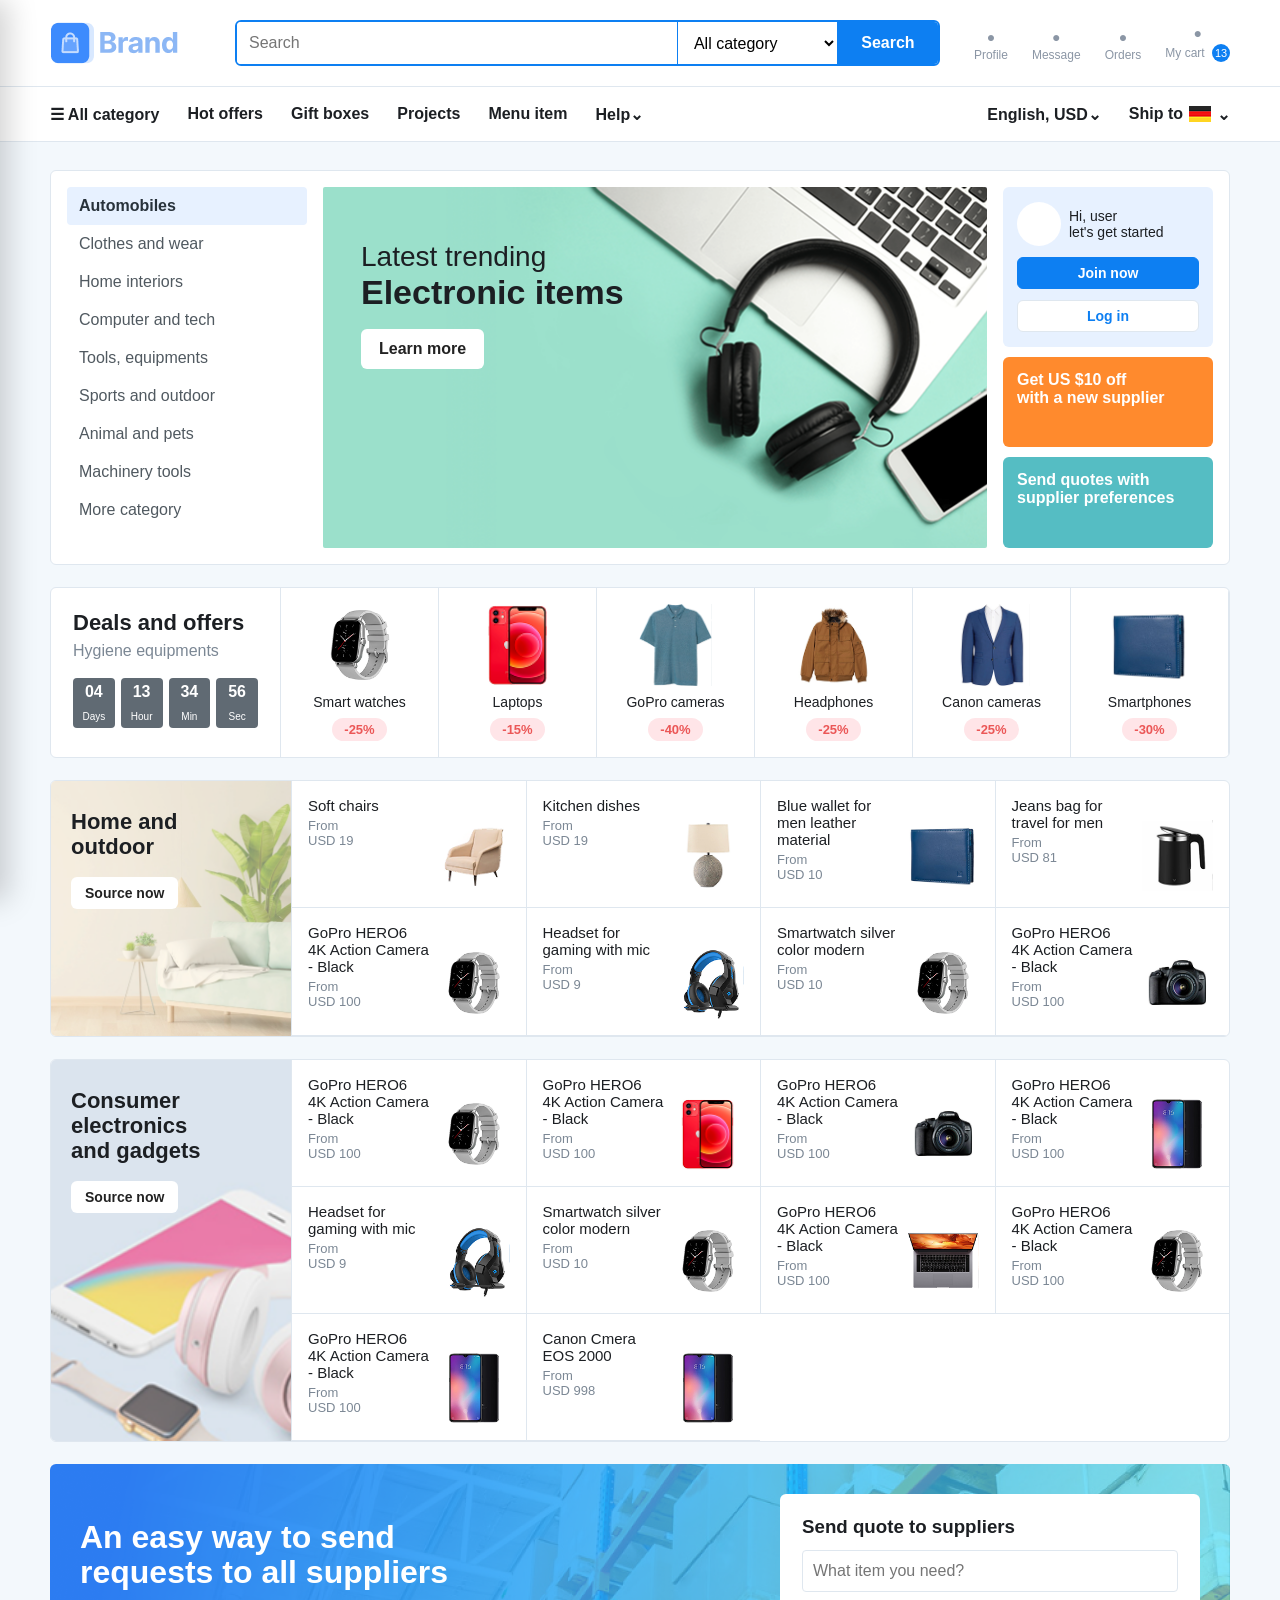
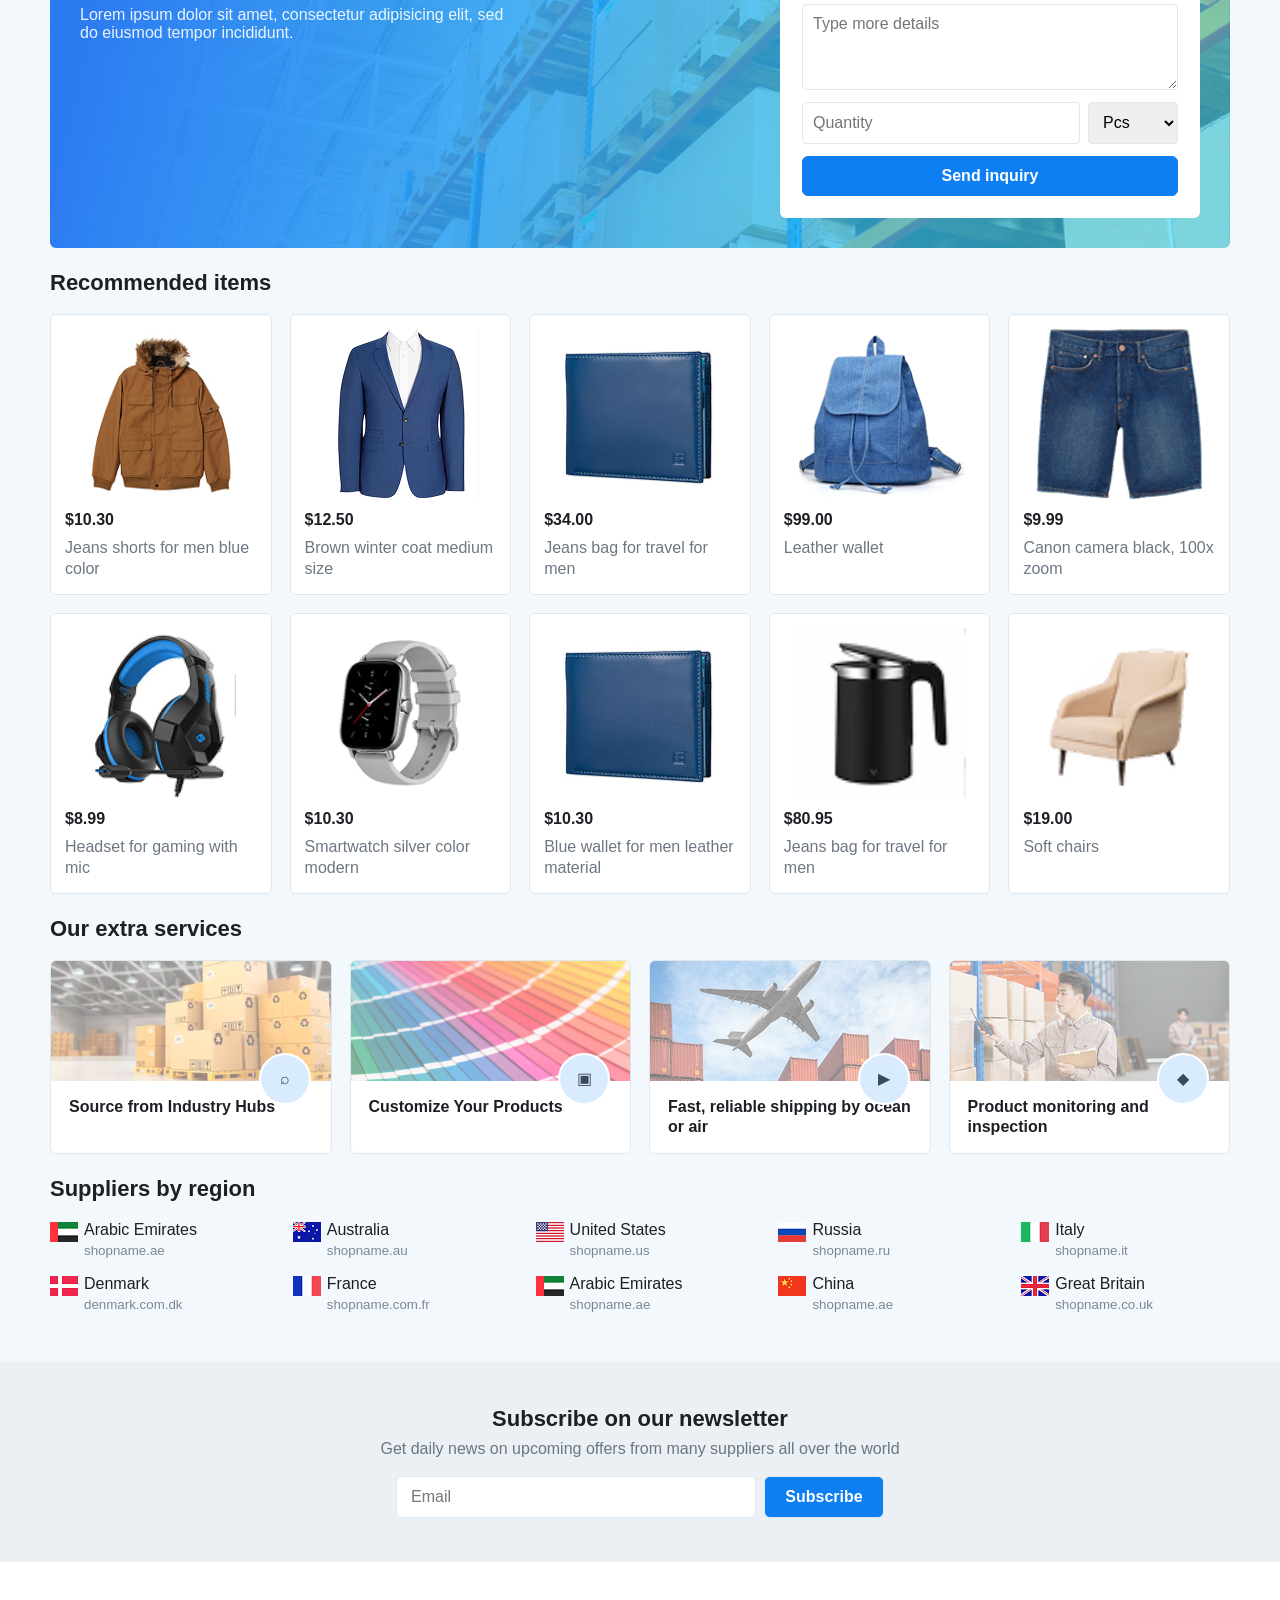
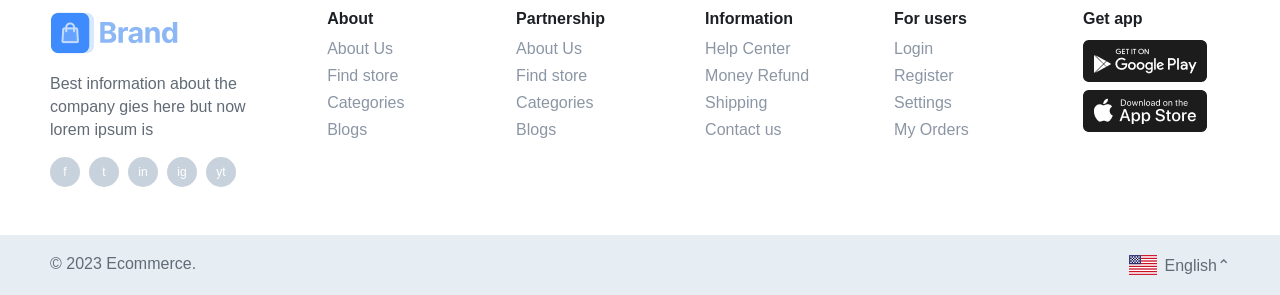
==== index.html @ 74297bb6 "Here is mobile view of my e-commerce website." ====
<!DOCTYPE html>
<html lang="en">
<head>
  <meta charset="UTF-8" />
  <meta name="viewport" content="width=device-width, initial-scale=1.0" />
  <title>Brand Ecommerce - Home</title>
  <link rel="stylesheet" href="css/style.css" />
</head>
<body>
  <div id="site-header"></div>

  <main class="page home-page">
    <section class="hero-shell container">
      <aside class="category-menu">
        <a class="active" href="grid-view.html">Automobiles</a>
        <a href="grid-view.html">Clothes and wear</a>
        <a href="grid-view.html">Home interiors</a>
        <a href="grid-view.html">Computer and tech</a>
        <a href="grid-view.html">Tools, equipments</a>
        <a href="grid-view.html">Sports and outdoor</a>
        <a href="grid-view.html">Animal and pets</a>
        <a href="grid-view.html">Machinery tools</a>
        <a href="grid-view.html">More category</a>
      </aside>

      <section class="main-hero">
        <img src="assets/images/banners/hero-electronics.png" alt="Latest electronic items" />
        <div class="hero-copy">
          <p>Latest trending</p>
          <h1>Electronic items</h1>
          <a class="btn light" href="grid-view.html">Learn more</a>
        </div>
      </section>

      <aside class="hero-user">
        <div class="welcome-box">
          <div class="avatar"></div>
          <p>Hi, user<br />let's get started</p>
          <a class="btn primary small" href="grid-view.html">Join now</a>
          <a class="btn ghost small" href="cart.html">Log in</a>
        </div>
        <div class="promo orange">Get US $10 off<br />with a new supplier</div>
        <div class="promo teal">Send quotes with<br />supplier preferences</div>
      </aside>
    </section>

    <section class="container deals-panel">
      <div class="deal-title">
        <h2>Deals and offers</h2>
        <p>Hygiene equipments</p>
        <div class="countdown">
          <span>04<small>Days</small></span>
          <span>13<small>Hour</small></span>
          <span>34<small>Min</small></span>
          <span>56<small>Sec</small></span>
        </div>
      </div>
      <div id="deals-row" class="deals-row"></div>
    </section>

    <section class="container category-strip home-outdoor">
      <div class="strip-banner">
        <img src="assets/images/banners/home-outdoor.png" alt="Home and outdoor" />
        <div>
          <h2>Home and outdoor</h2>
          <a class="btn light small" href="grid-view.html">Source now</a>
        </div>
      </div>
      <div id="home-items" class="strip-grid"></div>
    </section>

    <section class="container category-strip gadgets">
      <div class="strip-banner">
        <img src="assets/images/banners/gadgets.png" alt="Consumer electronics" />
        <div>
          <h2>Consumer electronics and gadgets</h2>
          <a class="btn light small" href="grid-view.html">Source now</a>
        </div>
      </div>
      <div id="gadget-items" class="strip-grid"></div>
    </section>

    <section class="container inquiry-banner">
      <img src="assets/images/banners/request.png" alt="Send request to suppliers" />
      <div class="inquiry-copy">
        <h2>An easy way to send requests to all suppliers</h2>
        <p>Lorem ipsum dolor sit amet, consectetur adipisicing elit, sed do eiusmod tempor incididunt.</p>
      </div>
      <form class="quote-form">
        <h3>Send quote to suppliers</h3>
        <input type="text" placeholder="What item you need?" />
        <textarea placeholder="Type more details"></textarea>
        <div class="form-row">
          <input type="number" placeholder="Quantity" />
          <select><option>Pcs</option><option>Kg</option></select>
        </div>
        <button class="btn primary" type="button">Send inquiry</button>
      </form>
    </section>

    <section class="container section-block">
      <h2>Recommended items</h2>
      <div id="recommended-grid" class="recommended-grid"></div>
    </section>

    <section class="container section-block">
      <h2>Our extra services</h2>
      <div class="services-grid">
        <article>
          <img src="assets/images/banners/service-hub.png" alt="Source from industry hubs" />
          <span class="round-icon">⌕</span>
          <h3>Source from Industry Hubs</h3>
        </article>
        <article>
          <img src="assets/images/banners/service-custom.png" alt="Customize your products" />
          <span class="round-icon">▣</span>
          <h3>Customize Your Products</h3>
        </article>
        <article>
          <img src="assets/images/banners/service-shipping.png" alt="Fast reliable shipping" />
          <span class="round-icon">▶</span>
          <h3>Fast, reliable shipping by ocean or air</h3>
        </article>
        <article>
          <img src="assets/images/banners/service-monitor.png" alt="Product monitoring" />
          <span class="round-icon">◆</span>
          <h3>Product monitoring and inspection</h3>
        </article>
      </div>
    </section>

    <section class="container section-block region-block">
      <h2>Suppliers by region</h2>
      <div class="region-grid">
        <span><img src="assets/images/flags/AE@2x.png" alt="" />Arabic Emirates<br /><small>shopname.ae</small></span>
        <span><img src="assets/images/flags/icon.png" alt="" />Australia<br /><small>shopname.au</small></span>
        <span><img src="assets/images/flags/US@2x.png" alt="" />United States<br /><small>shopname.us</small></span>
        <span><img src="assets/images/flags/RU@2x.png" alt="" />Russia<br /><small>shopname.ru</small></span>
        <span><img src="assets/images/flags/IT@2x.png" alt="" />Italy<br /><small>shopname.it</small></span>
        <span><img src="assets/images/flags/DK@2x.png" alt="" />Denmark<br /><small>denmark.com.dk</small></span>
        <span><img src="assets/images/flags/FR@2x.png" alt="" />France<br /><small>shopname.com.fr</small></span>
        <span><img src="assets/images/flags/AE@2x.png" alt="" />Arabic Emirates<br /><small>shopname.ae</small></span>
        <span><img src="assets/images/flags/CN@2x.png" alt="" />China<br /><small>shopname.ae</small></span>
        <span><img src="assets/images/flags/GB@2x.png" alt="" />Great Britain<br /><small>shopname.co.uk</small></span>
      </div>
    </section>
  </main>

  <div id="newsletter"></div>
  <div id="site-footer"></div>

  <script src="js/products.js"></script>
  <script src="js/main.js"></script>
  <script src="js/home.js"></script>
</body>
</html>
---- css/style.css ----
* { box-sizing: border-box; }
:root {
  --blue: #0d7ff2;
  --blue-dark: #0867d8;
  --bg: #f3f8fc;
  --line: #dfe7ef;
  --text: #1c1f23;
  --muted: #7b8794;
  --green: #20b15a;
  --orange: #ff8b2b;
  --card: #ffffff;
}
body {
  margin: 0;
  font-family: Arial, Helvetica, sans-serif;
  color: var(--text);
  background: var(--bg);
}
a { color: inherit; text-decoration: none; }
button, input, select, textarea { font: inherit; }
img { max-width: 100%; display: block; }
.container { width: min(1180px, calc(100% - 32px)); margin: 0 auto; }
.page { padding: 28px 0 48px; }
.btn {
  display: inline-flex;
  align-items: center;
  justify-content: center;
  gap: 8px;
  min-height: 40px;
  padding: 0 18px;
  border-radius: 6px;
  border: 1px solid var(--line);
  background: #fff;
  color: var(--blue);
  font-weight: 600;
  cursor: pointer;
}
.btn.primary { background: var(--blue); color: #fff; border-color: var(--blue); }
.btn.primary:hover { background: var(--blue-dark); }
.btn.light { background: #fff; color: #222; border: 0; }
.btn.ghost { background: #fff; color: var(--blue); }
.btn.small { min-height: 32px; padding: 0 14px; font-size: 14px; }
.btn.full { width: 100%; }

.site-header { background: #fff; border-bottom: 1px solid var(--line); }
.topbar {
  height: 86px;
  display: grid;
  grid-template-columns: auto minmax(360px, 1fr) auto;
  gap: 34px;
  align-items: center;
}
.brand { display: inline-flex; align-items: center; gap: 8px; color: #8cc5ff; font-size: 28px; font-weight: 700; }
.brand img { width: 151px; height: 46px; object-fit: contain; }
.brand-mark {
  width: 40px;
  height: 40px;
  display: inline-grid;
  place-items: center;
  border-radius: 7px;
  background: #3b94f6;
  color: #dbeeff;
  font-size: 24px;
  line-height: 1;
}
.searchbar { display: grid; grid-template-columns: 1fr 160px 100px; border: 2px solid var(--blue); border-radius: 6px; overflow: hidden; }
.searchbar input, .searchbar select { height: 42px; border: 0; padding: 0 12px; background: #fff; border-right: 1px solid var(--blue); }
.searchbar button { border: 0; color: #fff; background: var(--blue); font-weight: 600; cursor: pointer; }
.mobile-menu-toggle {
  display: none;
  width: 42px;
  height: 42px;
  border: 0;
  background: transparent;
  padding: 9px;
  cursor: pointer;
}
.mobile-menu-toggle span {
  display: block;
  height: 2px;
  margin: 5px 0;
  border-radius: 999px;
  background: #5f6b76;
}
.quick-nav { display: flex; align-items: flex-end; gap: 24px; color: #8b96a5; font-size: 12px; text-align: center; }
.quick-nav a::before { content: "●"; display: block; color: #8b96a5; font-size: 14px; margin-bottom: 3px; }
.quick-nav .cart-link { position: relative; }
.quick-nav [data-cart-count] {
  display: inline-grid;
  min-width: 18px;
  height: 18px;
  place-items: center;
  margin-left: 4px;
  border-radius: 999px;
  background: var(--blue);
  color: #fff;
  font-size: 11px;
}
.navline { border-top: 1px solid var(--line); background: #fff; }
.navline-inner { min-height: 54px; display: flex; align-items: center; justify-content: space-between; gap: 24px; }
.main-nav, .locale-nav { display: flex; gap: 28px; align-items: center; white-space: nowrap; }
.main-nav { font-weight: 600; }
.locale-nav { font-weight: 600; }
.locale-nav span { display: inline-flex; align-items: center; gap: 6px; }
.locale-nav img { width: 22px; height: 16px; object-fit: cover; }
.mobile-menu-overlay {
  position: fixed;
  inset: 0;
  z-index: 90;
  background: rgba(0, 0, 0, .58);
  opacity: 0;
  pointer-events: none;
  transition: opacity .25s ease;
}
.mobile-menu-panel {
  position: fixed;
  inset: 0 auto 0 0;
  z-index: 100;
  width: min(280px, 86vw);
  min-height: 100vh;
  background: #fff;
  color: #222;
  transform: translateX(-100%);
  transition: transform .28s ease;
  overflow-y: auto;
  box-shadow: 8px 0 28px rgba(0,0,0,.18);
}
.mobile-menu-open {
  overflow: hidden;
}
.mobile-menu-open .mobile-menu-overlay {
  opacity: 1;
  pointer-events: auto;
}
.mobile-menu-open .mobile-menu-panel {
  transform: translateX(0);
}
.mobile-menu-user {
  position: relative;
  min-height: 112px;
  padding: 20px;
  background: #eef2f5;
}
.mobile-menu-close {
  position: absolute;
  top: 10px;
  right: 12px;
  width: 34px;
  height: 34px;
  border: 0;
  background: transparent;
  color: #fff;
  font-size: 28px;
  line-height: 1;
  cursor: pointer;
}
.mobile-avatar {
  width: 44px;
  height: 44px;
  border-radius: 50%;
  background:
    radial-gradient(circle at 50% 38%, #dfe5ec 0 10px, transparent 11px),
    radial-gradient(circle at 50% 85%, #dfe5ec 0 20px, transparent 21px),
    #c5ced8;
}
.mobile-auth {
  display: flex;
  gap: 5px;
  align-items: center;
  margin-top: 12px;
  font-size: 17px;
}
.mobile-menu-list {
  display: grid;
  gap: 0;
  padding: 16px 0;
}
.mobile-menu-list a {
  display: flex;
  align-items: center;
  gap: 18px;
  min-height: 47px;
  padding: 0 20px;
  font-size: 16px;
}
.mobile-menu-list span {
  width: 26px;
  color: #8a96a8;
  font-size: 22px;
  text-align: center;
}
.mobile-menu-separated {
  margin: 0 10px;
  border-top: 1px solid #d9dfe7;
}
.mobile-menu-separated a {
  padding-left: 10px;
}
.mobile-menu-plain {
  padding-top: 15px;
}
.mobile-menu-plain a {
  min-height: 47px;
  padding-left: 54px;
}

.hero-shell {
  display: grid;
  grid-template-columns: 240px 1fr 210px;
  gap: 16px;
  padding: 16px;
  border: 1px solid var(--line);
  border-radius: 6px;
  background: #fff;
}
.category-menu { display: flex; flex-direction: column; }
.category-menu a { padding: 10px 12px; border-radius: 4px; color: #505960; }
.category-menu a.active { background: #e7f1ff; font-weight: 700; color: #28323b; }
.main-hero { position: relative; min-height: 300px; overflow: hidden; border-radius: 2px; background: #9be2d0; }
.main-hero img { width: 100%; height: 100%; object-fit: cover; }
.hero-copy { position: absolute; left: 38px; top: 54px; }
.hero-copy p { margin: 0; font-size: 28px; }
.hero-copy h1 { margin: 2px 0 18px; font-size: 34px; line-height: 1.05; }
.hero-user { display: grid; gap: 10px; }
.welcome-box, .promo { border-radius: 6px; padding: 14px; }
.welcome-box { background: #e7f1ff; display: grid; grid-template-columns: 44px 1fr; gap: 8px; align-items: center; }
.welcome-box .avatar { width: 44px; height: 44px; border-radius: 50%; background: #fff; }
.welcome-box p { margin: 0; font-size: 14px; }
.welcome-box .btn { grid-column: 1 / -1; }
.promo { color: #fff; font-weight: 600; min-height: 82px; }
.promo.orange { background: #ff8a2d; }
.promo.teal { background: #55bdc3; }

.deals-panel, .category-strip, .section-block, .detail-card, .description-card, .like-card, .related-card, .saved-card {
  margin-top: 22px;
  background: var(--card);
  border: 1px solid var(--line);
  border-radius: 6px;
}
.deals-panel { display: grid; grid-template-columns: 230px 1fr; min-height: 168px; overflow: hidden; }
.deal-title { padding: 22px; border-right: 1px solid var(--line); }
.deal-title h2, .section-block h2, .saved-card h2, .related-card h2 { margin: 0 0 6px; font-size: 22px; }
.deal-title p { margin: 0 0 18px; color: var(--muted); }
.countdown { display: flex; gap: 6px; }
.countdown span { width: 45px; height: 50px; display: grid; place-items: center; border-radius: 4px; background: #606a73; color: #fff; font-weight: 700; }
.countdown small { display: block; font-size: 10px; font-weight: 400; }
.deals-row { display: grid; grid-template-columns: repeat(6, 1fr); }
.deals-row article { display: grid; place-items: center; gap: 8px; padding: 16px 10px; border-right: 1px solid var(--line); text-align: center; }
.deals-row img { height: 82px; object-fit: contain; }
.deals-row p { margin: 0; font-size: 14px; }
.deals-row span { border-radius: 999px; background: #ffe5e8; color: #eb5757; padding: 4px 12px; font-weight: 600; font-size: 13px; }

.category-strip { display: grid; grid-template-columns: 240px 1fr; overflow: hidden; }
.strip-banner { position: relative; min-height: 255px; overflow: hidden; }
.strip-banner img { width: 100%; height: 100%; object-fit: cover; }
.strip-banner > div { position: absolute; inset: 28px auto auto 20px; width: 160px; }
.strip-banner h2 { margin: 0 0 18px; font-size: 22px; line-height: 1.15; }
.strip-grid { display: grid; grid-template-columns: repeat(4, 1fr); }
.strip-grid article { display: flex; justify-content: space-between; gap: 8px; min-height: 127px; padding: 16px; border-left: 1px solid var(--line); border-bottom: 1px solid var(--line); }
.strip-grid h3 { margin: 0 0 4px; font-size: 15px; font-weight: 500; }
.strip-grid p { margin: 0; color: var(--muted); font-size: 13px; }
.strip-grid img { align-self: flex-end; width: 72px; height: 72px; object-fit: contain; }

.inquiry-banner {
  position: relative;
  display: grid;
  grid-template-columns: 1fr 420px;
  gap: 30px;
  min-height: 360px;
  margin-top: 22px;
  padding: 30px;
  border-radius: 6px;
  overflow: hidden;
}
.inquiry-banner > img { position: absolute; inset: 0; width: 100%; height: 100%; object-fit: cover; }
.inquiry-copy, .quote-form { position: relative; z-index: 1; }
.inquiry-copy { color: #fff; max-width: 440px; padding-top: 26px; }
.inquiry-copy h2 { font-size: 32px; line-height: 1.1; margin: 0 0 14px; }
.inquiry-copy p { color: rgba(255,255,255,.9); }
.quote-form { align-self: center; display: grid; gap: 12px; padding: 22px; background: #fff; border-radius: 6px; }
.quote-form h3 { margin: 0; }
.quote-form input, .quote-form textarea, .quote-form select { width: 100%; min-height: 42px; border: 1px solid var(--line); border-radius: 4px; padding: 10px; }
.quote-form textarea { min-height: 86px; resize: vertical; }
.form-row { display: grid; grid-template-columns: 1fr 90px; gap: 8px; }

.section-block { border: 0; background: transparent; }
.section-block h2 { margin-bottom: 18px; }
.recommended-grid { display: grid; grid-template-columns: repeat(5, 1fr); gap: 18px; }
.recommend-card, .saved-product {
  padding: 14px;
  border: 1px solid var(--line);
  border-radius: 6px;
  background: #fff;
}
.recommend-card img { height: 170px; width: 100%; object-fit: contain; margin-bottom: 12px; }
.recommend-card strong, .saved-product strong { display: block; margin-bottom: 8px; }
.recommend-card p, .saved-product p { margin: 0; color: #6d7782; line-height: 1.35; }

.services-grid { display: grid; grid-template-columns: repeat(4, 1fr); gap: 18px; }
.services-grid article { position: relative; overflow: hidden; border: 1px solid var(--line); border-radius: 6px; background: #fff; }
.services-grid img { width: 100%; height: 120px; object-fit: cover; }
.services-grid h3 { min-height: 68px; margin: 0; padding: 16px 18px; font-size: 16px; line-height: 1.25; }
.round-icon { position: absolute; right: 20px; top: 92px; width: 52px; height: 52px; display: grid; place-items: center; border-radius: 50%; background: #d9ecff; border: 2px solid #fff; color: #394b5a; }
.region-grid { display: grid; grid-template-columns: repeat(5, 1fr); gap: 14px 34px; }
.region-grid span { position: relative; padding-left: 34px; line-height: 1.25; }
.region-grid img { position: absolute; left: 0; top: 2px; width: 28px; height: 20px; object-fit: cover; }
.region-grid small { color: var(--muted); }

.breadcrumb { color: #8b96a5; margin: 0 auto 22px; }
.catalog-layout { display: grid; grid-template-columns: 240px 1fr; gap: 20px; }
.filters { color: #4c5965; }
.filter-group { border-top: 1px solid var(--line); padding: 14px 4px; }
.filter-group h3 { margin: 0 0 14px; font-size: 16px; display: flex; justify-content: space-between; }
.filter-group h3::after { content: "⌃"; color: #8b96a5; }
.filter-group a, .filter-group label { display: block; margin: 0 0 12px; }
.filter-group input[type="checkbox"], .filter-group input[type="radio"] { width: 18px; height: 18px; accent-color: var(--blue); vertical-align: middle; }
.filter-group button { border: 0; padding: 0; background: transparent; color: var(--blue); cursor: pointer; }
.range-line { height: 4px; margin: 16px 4px; background: linear-gradient(90deg, #cfe3fb 20%, var(--blue) 20% 70%, #cfe3fb 70%); border-radius: 999px; }
.range-inputs { display: grid; grid-template-columns: 1fr 1fr; gap: 8px; }
.range-inputs input { width: 100%; min-height: 42px; border: 1px solid var(--line); border-radius: 4px; padding: 8px; }
.filter-group .apply { width: 100%; height: 40px; margin-top: 8px; border: 1px solid var(--line); border-radius: 4px; background: #fff; font-weight: 600; }
.catalog-toolbar {
  display: flex;
  align-items: center;
  gap: 14px;
  min-height: 62px;
  padding: 0 14px;
  border: 1px solid var(--line);
  border-radius: 6px;
  background: #fff;
}
.catalog-toolbar p { margin-right: auto; }
.catalog-toolbar select, .catalog-toolbar button, .view-switch a, .pagination button {
  min-height: 40px;
  border: 1px solid var(--line);
  border-radius: 4px;
  background: #fff;
  padding: 0 12px;
}
.check-line { white-space: nowrap; }
.check-line input { width: 20px; height: 20px; accent-color: var(--blue); vertical-align: middle; margin-right: 8px; }
.view-switch { display: flex; }
.view-switch a { display: grid; place-items: center; width: 42px; border-radius: 0; font-size: 18px; }
.view-switch a.active { background: #eff3f7; color: #111; }
.active-filters { display: flex; flex-wrap: wrap; gap: 8px; margin: 18px 0; }
.active-filters span { border: 1px solid #9cc8f7; color: #596775; border-radius: 4px; padding: 7px 12px; background: #fff; }
.active-filters button { border: 0; background: transparent; color: var(--blue); cursor: pointer; }
.product-grid { display: grid; grid-template-columns: repeat(3, 1fr); gap: 18px; }
.product-card { position: relative; overflow: hidden; border: 1px solid var(--line); border-radius: 6px; background: #fff; }
.product-img { display: grid; place-items: center; height: 238px; padding: 24px; border-bottom: 1px solid var(--line); }
.product-img img { height: 190px; object-fit: contain; }
.product-body { position: relative; padding: 16px 18px 22px; min-height: 126px; }
.product-price { font-size: 18px; font-weight: 700; }
del { color: #9aa5b1; font-weight: 400; margin-left: 6px; }
.stars { color: #ff9f1a; letter-spacing: 0; }
.muted { color: #c8d0d9; }
.rating { color: #f3a12b; margin: 8px 0; }
.product-name { display: block; color: #606b76; line-height: 1.35; padding-right: 46px; }
.wish { position: absolute; right: 16px; top: 18px; width: 42px; height: 42px; border: 1px solid var(--line); border-radius: 6px; background: #fff; color: var(--blue); font-size: 26px; cursor: pointer; }
.pagination { display: flex; justify-content: flex-end; gap: 0; margin-top: 28px; }
.pagination button { border-radius: 0; min-width: 44px; }
.pagination button.active { background: #eff3f7; }

.product-list { display: grid; gap: 10px; margin-top: 18px; }
.list-card {
  position: relative;
  display: grid;
  grid-template-columns: 210px 1fr 54px;
  gap: 22px;
  padding: 22px;
  border: 1px solid var(--line);
  border-radius: 6px;
  background: #fff;
}
.list-img { display: grid; place-items: center; }
.list-img img { height: 175px; object-fit: contain; }
.list-title { display: block; font-weight: 700; margin-bottom: 16px; }
.list-price { font-size: 22px; font-weight: 700; margin-bottom: 8px; }
.list-info p { max-width: 620px; color: #5f6b76; line-height: 1.45; }
.list-info > a:last-child { color: var(--blue); font-weight: 600; }
.list-card .wish { position: static; align-self: start; }

.detail-page .container { width: min(1180px, calc(100% - 32px)); }
.detail-card {
  display: grid;
  grid-template-columns: 380px 1fr 280px;
  gap: 24px;
  padding: 18px;
}
.gallery-main { display: grid; place-items: center; height: 380px; border: 1px solid var(--line); border-radius: 4px; padding: 24px; }
.gallery-main img { max-height: 320px; object-fit: contain; }
.thumbs { display: grid; grid-template-columns: repeat(6, 1fr); gap: 8px; margin-top: 16px; }
.thumbs button { height: 56px; border: 1px solid var(--line); border-radius: 4px; background: #fff; padding: 4px; cursor: pointer; }
.thumbs button.active { border-color: #5b6672; }
.thumbs img { width: 100%; height: 100%; object-fit: contain; }
.stock { color: var(--green); margin: 0 0 8px; font-weight: 600; }
.detail-info h1 { margin: 0 0 12px; font-size: 22px; line-height: 1.25; }
.rating-line { display: flex; flex-wrap: wrap; gap: 10px; align-items: center; color: #7f8a94; margin-bottom: 14px; }
.price-tiers { display: grid; grid-template-columns: repeat(3, 1fr); background: #fff0df; margin-bottom: 16px; }
.price-tiers div { padding: 14px; border-right: 1px solid #f0d8bd; }
.price-tiers strong { display: block; color: #e84f47; font-size: 20px; }
.price-tiers small { color: #6c7781; }
.spec-list { display: grid; grid-template-columns: 130px 1fr; margin: 0; }
.spec-list dt, .spec-list dd { padding: 10px 0; border-bottom: 1px solid var(--line); color: #697581; }
.spec-list dd { margin: 0; color: #4a545f; }
.supplier-card { border: 1px solid var(--line); border-radius: 6px; padding: 16px; align-self: start; }
.supplier-head { display: flex; gap: 12px; align-items: center; padding-bottom: 16px; border-bottom: 1px solid var(--line); }
.supplier-head span { width: 48px; height: 48px; display: grid; place-items: center; background: #c7f3ee; color: #34a9a4; font-size: 24px; font-weight: 700; }
.supplier-card ul { list-style: none; padding: 0; margin: 16px 0; display: grid; gap: 12px; color: #7a8490; }
.supplier-card .btn { margin-top: 8px; }
.save-later { width: 100%; margin-top: 28px; border: 0; background: transparent; color: var(--blue); font-weight: 600; cursor: pointer; }
.detail-grid { display: grid; grid-template-columns: 1fr 280px; gap: 20px; }
.description-card, .like-card, .related-card { padding: 0; }
.tabs { display: flex; border-bottom: 1px solid var(--line); }
.tabs button { min-height: 52px; padding: 0 22px; border: 0; background: transparent; color: #7b8794; font-weight: 600; cursor: pointer; border-bottom: 2px solid transparent; }
.tabs button.active { color: var(--blue); border-bottom-color: var(--blue); }
.description-card p, .description-card table, .feature-list { margin: 18px; }
.description-card p { color: #4f5b66; line-height: 1.55; }
.description-card table { width: min(560px, calc(100% - 36px)); border-collapse: collapse; }
.description-card th, .description-card td { border: 1px solid var(--line); padding: 10px; text-align: left; font-weight: 400; }
.description-card th { width: 210px; background: #eef3f6; }
.feature-list { list-style: none; padding: 0; color: #5e6974; display: grid; gap: 10px; }
.feature-list li::before { content: "✓"; margin-right: 10px; color: #8fa0af; }
.like-card { padding: 16px; }
.like-card h3 { margin: 0 0 14px; }
.mini-item { display: grid; grid-template-columns: 72px 1fr; gap: 12px; margin-bottom: 14px; }
.mini-item img { width: 72px; height: 72px; object-fit: contain; border: 1px solid var(--line); border-radius: 4px; }
.mini-item small { display: block; color: #8b96a5; margin-top: 4px; }
.related-card { padding: 20px; }
.related-products { display: grid; grid-template-columns: repeat(6, 1fr); gap: 18px; }
.related-products article img { height: 150px; width: 100%; object-fit: contain; background: #f2f2f2; border-radius: 4px; }
.related-products h3 { margin: 10px 0 4px; font-size: 16px; font-weight: 400; }
.related-products p { margin: 0; color: #8b96a5; }

.cart-title { margin: 0 0 24px; font-size: 28px; }
.cart-layout { display: grid; grid-template-columns: 1fr 320px; gap: 20px; }
.cart-card, .coupon-card, .summary-card, .saved-card { background: #fff; border: 1px solid var(--line); border-radius: 6px; }
.cart-card { padding: 18px; }
.cart-row { display: grid; grid-template-columns: 88px 1fr 130px; gap: 16px; padding: 0 0 18px; margin-bottom: 18px; border-bottom: 1px solid var(--line); }
.cart-row img { width: 88px; height: 88px; object-fit: contain; border: 1px solid var(--line); border-radius: 6px; }
.cart-row h3 { margin: 0 0 8px; font-size: 18px; }
.cart-row p { margin: 0 0 12px; color: #8b96a5; line-height: 1.45; }
.remove-item, .save-item { min-height: 32px; margin-right: 8px; border: 1px solid var(--line); border-radius: 4px; background: #fff; color: #fa3434; cursor: pointer; }
.save-item { color: var(--blue); }
.cart-row-side { text-align: right; }
.cart-row-side strong { display: block; margin-bottom: 22px; font-size: 18px; }
.cart-row-side select { width: 120px; height: 44px; border: 1px solid var(--line); border-radius: 6px; padding: 0 12px; }
.cart-actions { display: flex; justify-content: space-between; }
.checkout-column { display: grid; gap: 14px; align-content: start; }
.coupon-card, .summary-card { padding: 18px; }
.coupon-card p { margin: 0 0 10px; }
.coupon-card div { display: grid; grid-template-columns: 1fr 86px; }
.coupon-card input, .coupon-card button { height: 44px; border: 1px solid var(--line); padding: 0 12px; background: #fff; }
.coupon-card input { border-radius: 4px 0 0 4px; }
.coupon-card button { border-radius: 0 4px 4px 0; color: var(--blue); font-weight: 600; }
.summary-card p { display: flex; justify-content: space-between; margin: 0 0 12px; color: #5d6670; }
.summary-card em { color: #fa3434; font-style: normal; }
.summary-card i { color: var(--green); font-style: normal; }
.summary-card .total { color: #111; font-size: 20px; font-weight: 700; }
.checkout-btn { width: 100%; height: 56px; border: 0; border-radius: 8px; background: #00b517; color: #fff; font-size: 20px; font-weight: 700; cursor: pointer; }
.payments { display: flex; gap: 6px; justify-content: center; margin-top: 18px; }
.payments span { padding: 4px 7px; border: 1px solid var(--line); border-radius: 4px; font-size: 11px; color: #607080; }
.perks { display: grid; grid-template-columns: repeat(3, 1fr); gap: 34px; margin: 28px 0; }
.perks div { display: grid; grid-template-columns: 54px 1fr; column-gap: 12px; align-items: center; }
.perks span { grid-row: span 2; width: 54px; height: 54px; border-radius: 50%; display: grid; place-items: center; background: #d8e0e8; color: #6f7d8a; }
.perks p { margin: 4px 0 0; color: #9aa5b1; }
.saved-card { padding: 20px; }
.saved-grid { display: grid; grid-template-columns: repeat(4, 1fr); gap: 20px; }
.saved-product img { width: 100%; height: 230px; object-fit: contain; background: #f2f2f2; border-radius: 4px; margin-bottom: 12px; }
.saved-product .btn { margin-top: 14px; }
.empty-cart { text-align: center; padding: 46px 20px; color: #64717e; }

.discount-banner {
  display: flex;
  align-items: center;
  justify-content: space-between;
  gap: 24px;
  margin-top: 22px;
  min-height: 120px;
  padding: 28px 34px;
  border-radius: 6px;
  color: #fff;
  background: linear-gradient(110deg, #237cff 0%, #237cff 62%, #0067df 62%, #0067df 100%);
}
.discount-banner h2 { margin: 0 0 6px; font-size: 28px; }
.discount-banner p { margin: 0; color: rgba(255,255,255,.85); }
.orange-btn { background: var(--orange); border: 0; color: #fff; }

.newsletter { display: grid; place-items: center; text-align: center; padding: 44px 16px; background: #eaf0f4; }
.newsletter h2 { margin: 0 0 8px; font-size: 22px; }
.newsletter p { margin: 0 0 18px; color: #6c7680; }
.newsletter form { display: grid; grid-template-columns: minmax(220px, 360px) 120px; gap: 8px; }
.newsletter input, .newsletter button { height: 42px; border-radius: 6px; border: 1px solid var(--line); padding: 0 14px; }
.newsletter button { background: var(--blue); color: #fff; font-weight: 600; cursor: pointer; }
.site-footer { background: #fff; }
.footer-main { display: grid; grid-template-columns: 1.6fr repeat(5, 1fr); gap: 42px; padding: 48px 0; }
.footer-main h3 { margin: 0 0 12px; font-size: 16px; }
.footer-main a { display: block; color: #8b96a5; margin: 0 0 9px; }
.footer-brand p { max-width: 260px; color: #606b76; line-height: 1.45; }
.socials { display: flex; gap: 9px; }
.socials span { width: 30px; height: 30px; display: grid; place-items: center; border-radius: 50%; background: #c8d2dc; color: #fff; font-size: 12px; }
.app-buttons img { width: 124px; height: 42px; object-fit: contain; margin-bottom: 8px; }
.footer-bottom { background: #e7eef3; padding: 20px 0; color: #606b76; }
.footer-bottom .container { display: flex; justify-content: space-between; }
.footer-lang { display: inline-flex; align-items: center; gap: 8px; }
.footer-lang img { width: 28px; height: 20px; object-fit: cover; }

@media (max-width: 1024px) {
  .topbar { grid-template-columns: 1fr; height: auto; padding: 16px 0; gap: 14px; }
  .quick-nav { justify-content: space-between; }
  .navline-inner, .main-nav, .locale-nav { flex-wrap: wrap; gap: 14px; padding: 10px 0; }
  .hero-shell { grid-template-columns: 200px 1fr; }
  .hero-user { grid-column: 1 / -1; grid-template-columns: repeat(3, 1fr); }
  .deals-panel, .category-strip { grid-template-columns: 1fr; }
  .deal-title { border-right: 0; border-bottom: 1px solid var(--line); }
  .strip-grid { grid-template-columns: repeat(2, 1fr); }
  .recommended-grid { grid-template-columns: repeat(3, 1fr); }
  .services-grid, .saved-grid { grid-template-columns: repeat(2, 1fr); }
  .region-grid { grid-template-columns: repeat(3, 1fr); }
  .catalog-layout { grid-template-columns: 1fr; }
  .filters { display: grid; grid-template-columns: repeat(3, 1fr); gap: 12px; }
  .product-grid { grid-template-columns: repeat(2, 1fr); }
  .detail-card, .detail-grid, .cart-layout { grid-template-columns: 1fr; }
  .supplier-card { display: grid; grid-template-columns: 1fr 1fr; gap: 12px; }
  .related-products { grid-template-columns: repeat(3, 1fr); }
  .footer-main { grid-template-columns: repeat(3, 1fr); }
}

@media (max-width: 700px) {
  .container { width: min(100% - 22px, 1180px); }
  .page { padding-top: 16px; }
  .brand { font-size: 23px; }
  .brand img { width: 132px; height: auto; }
  .mobile-menu-toggle { display: inline-block; }
  .topbar {
    grid-template-columns: 44px 1fr auto;
    align-items: center;
    gap: 10px;
  }
  .topbar .brand { justify-self: start; }
  .navline { display: none; }
  .searchbar { grid-template-columns: 1fr; }
  .topbar .searchbar {
    grid-column: 1 / -1;
    width: 100%;
  }
  .searchbar input, .searchbar select { border-right: 0; border-bottom: 1px solid var(--blue); }
  .searchbar button { height: 42px; }
  .quick-nav { gap: 8px; font-size: 11px; }
  .quick-nav a:not(.cart-link) { display: none; }
  .quick-nav .cart-link::before { margin-bottom: 0; }
  .main-nav, .locale-nav { overflow-x: auto; width: 100%; flex-wrap: nowrap; }
  .hero-shell { grid-template-columns: 1fr; padding: 10px; }
  .category-menu { display: grid; grid-template-columns: repeat(2, 1fr); }
  .main-hero { min-height: 230px; }
  .hero-copy { left: 22px; top: 32px; }
  .hero-copy p { font-size: 20px; }
  .hero-copy h1 { font-size: 27px; }
  .hero-user { grid-template-columns: 1fr; }
  .deals-row { grid-template-columns: repeat(2, 1fr); }
  .strip-grid, .recommended-grid, .services-grid, .region-grid, .saved-grid, .perks, .related-products { grid-template-columns: 1fr; }
  .inquiry-banner { grid-template-columns: 1fr; padding: 20px; }
  .quote-form { align-self: stretch; }
  .catalog-toolbar { flex-wrap: wrap; padding: 12px; }
  .catalog-toolbar p { width: 100%; margin: 0; }
  .filters { grid-template-columns: 1fr; }
  .product-grid { grid-template-columns: 1fr; }
  .list-card { grid-template-columns: 1fr; }
  .list-card .wish { position: absolute; right: 16px; top: 16px; }
  .detail-card { padding: 12px; }
  .gallery-main { height: 300px; }
  .price-tiers { grid-template-columns: 1fr; }
  .spec-list { grid-template-columns: 1fr; }
  .supplier-card { grid-template-columns: 1fr; }
  .tabs { overflow-x: auto; }
  .cart-row { grid-template-columns: 72px 1fr; }
  .cart-row img { width: 72px; height: 72px; }
  .cart-row-side { grid-column: 1 / -1; text-align: left; display: flex; justify-content: space-between; align-items: center; }
  .cart-actions, .discount-banner, .footer-bottom .container { flex-direction: column; align-items: stretch; }
  .discount-banner h2 { font-size: 22px; }
  .newsletter form { grid-template-columns: 1fr; width: min(420px, 100%); }
  .footer-main { grid-template-columns: 1fr 1fr; gap: 24px; }
  .footer-brand { grid-column: 1 / -1; }
}

@media (max-width: 420px) {
  .footer-main { grid-template-columns: 1fr; }
  .category-menu { grid-template-columns: 1fr; }
  .form-row, .coupon-card div { grid-template-columns: 1fr; }
  .coupon-card input, .coupon-card button { border-radius: 4px; }
}
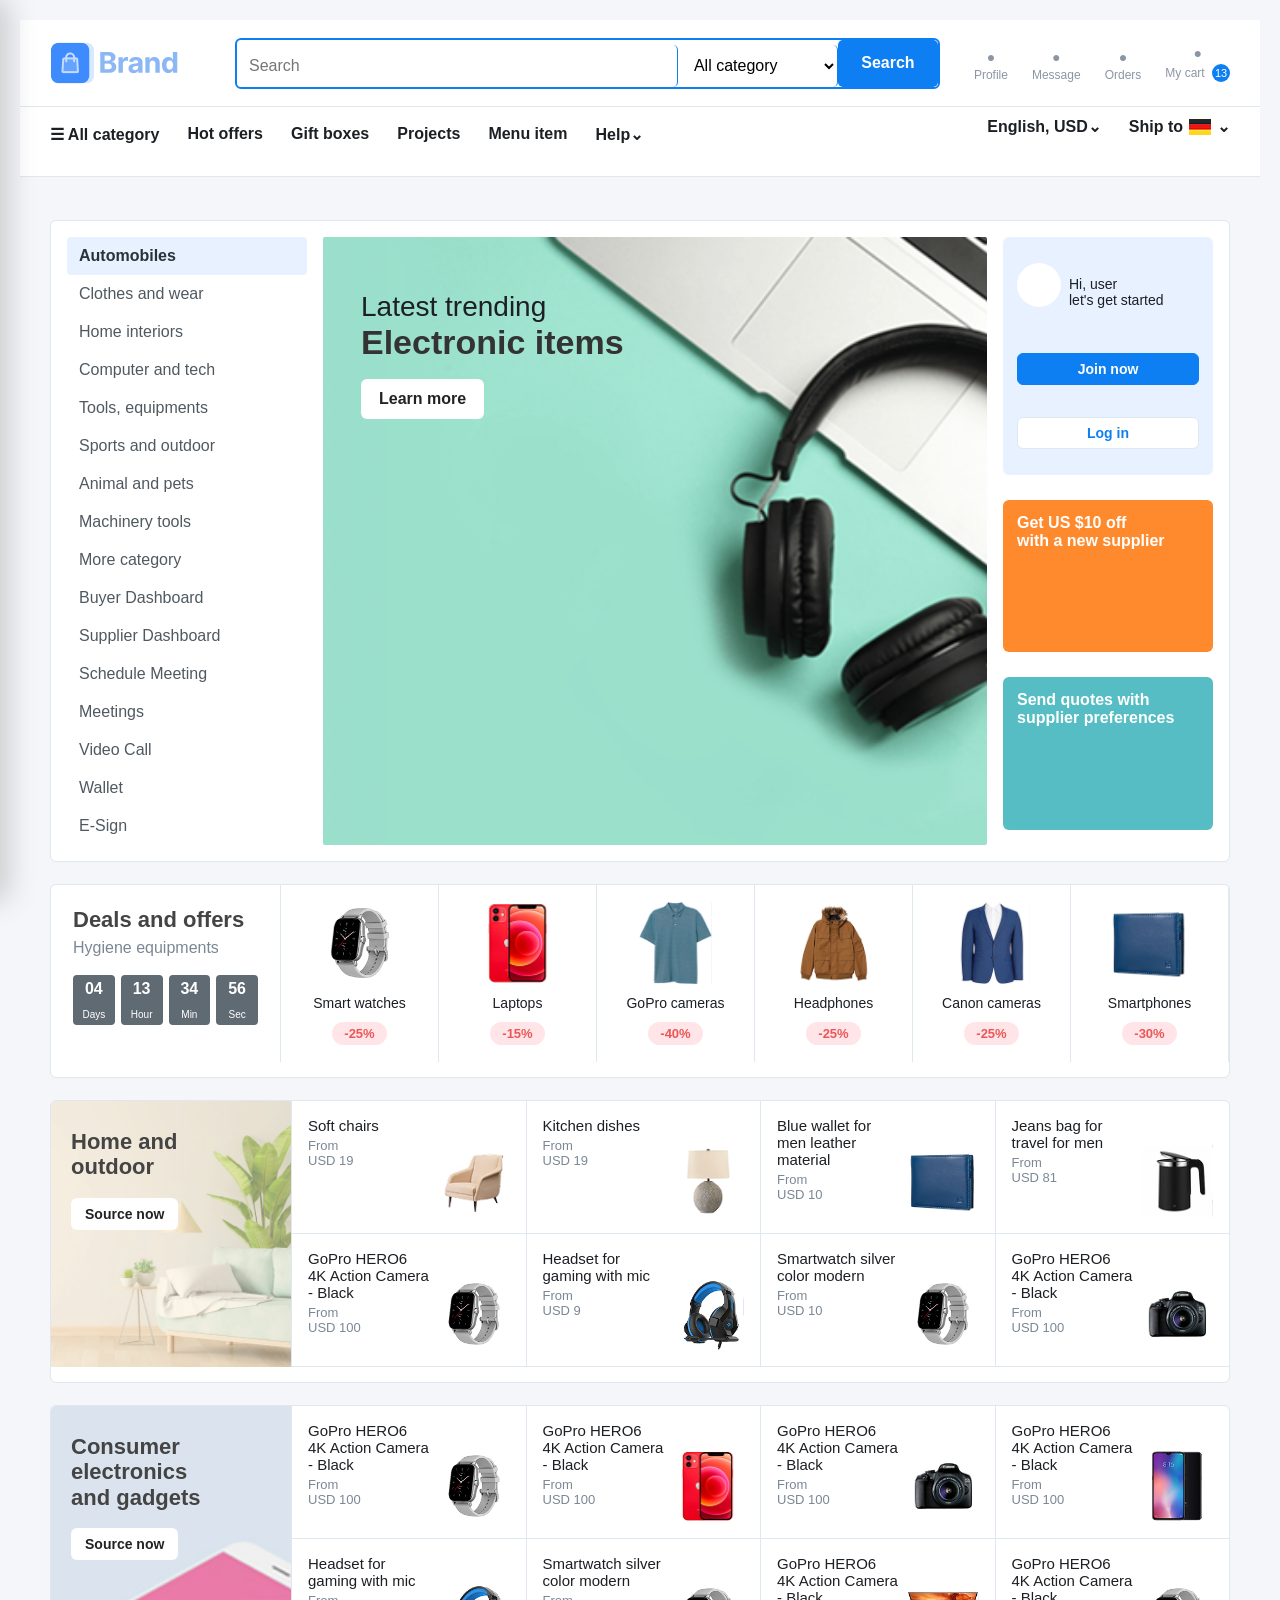
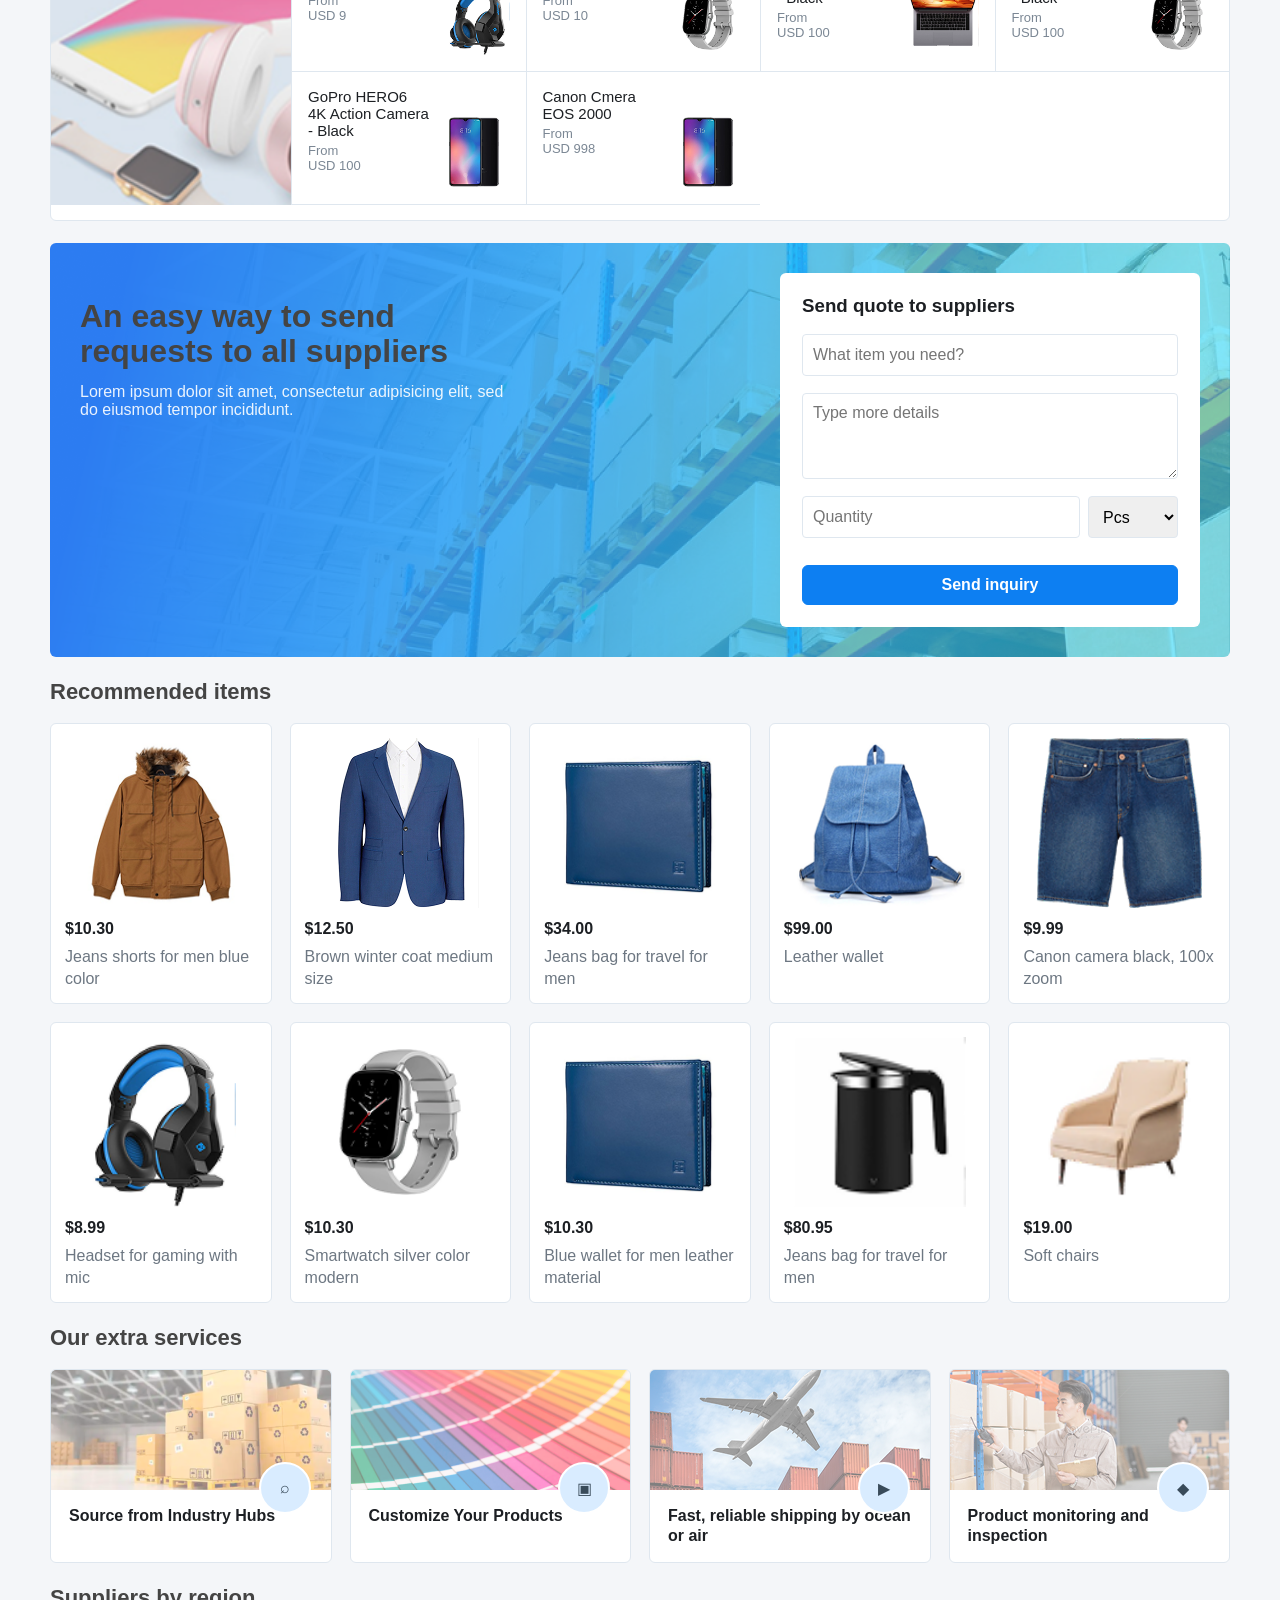
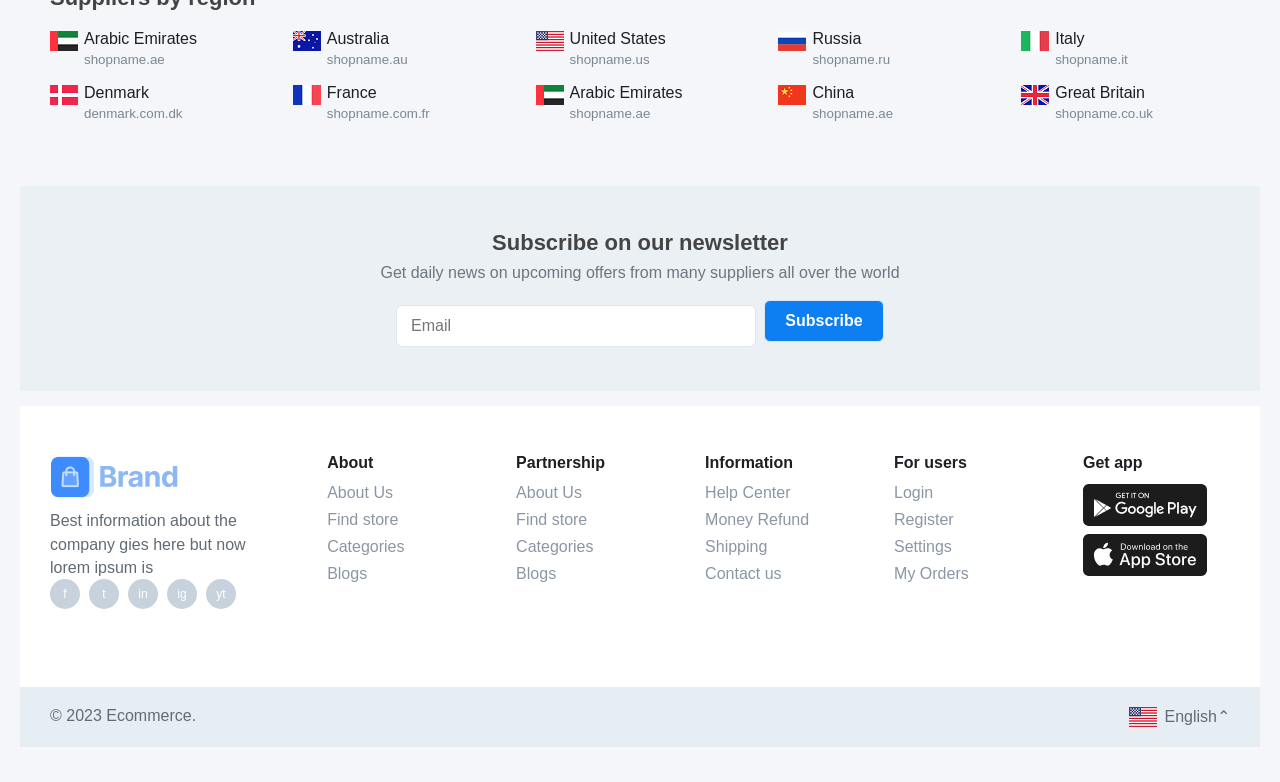
==== commit f1e035ed: "I extended my existing e-commerce platform into a B2B buyer-supplier collaboration platform." ====
--- a/index.html
+++ b/index.html
@@ -1,11 +1,13 @@
 <!DOCTYPE html>
 <html lang="en">
+
 <head>
   <meta charset="UTF-8" />
   <meta name="viewport" content="width=device-width, initial-scale=1.0" />
   <title>Brand Ecommerce - Home</title>
   <link rel="stylesheet" href="css/style.css" />
 </head>
+
 <body>
   <div id="site-header"></div>
 
@@ -21,6 +23,13 @@
         <a href="grid-view.html">Animal and pets</a>
         <a href="grid-view.html">Machinery tools</a>
         <a href="grid-view.html">More category</a>
+        <a href="buyerdashboard.html">Buyer Dashboard</a>
+        <a href="supplierdashboard.html">Supplier Dashboard</a>
+        <a href="calendar.html">Schedule Meeting</a>
+        <a href="meetings.html">Meetings</a>
+        <a href="videocall.html">Video Call</a>
+        <a href="wallet.html">Wallet</a>
+        <a href="esign.html">E-Sign</a>
       </aside>
 
       <section class="main-hero">
@@ -92,7 +101,10 @@
         <textarea placeholder="Type more details"></textarea>
         <div class="form-row">
           <input type="number" placeholder="Quantity" />
-          <select><option>Pcs</option><option>Kg</option></select>
+          <select>
+            <option>Pcs</option>
+            <option>Kg</option>
+          </select>
         </div>
         <button class="btn primary" type="button">Send inquiry</button>
       </form>
@@ -152,5 +164,8 @@
   <script src="js/products.js"></script>
   <script src="js/main.js"></script>
   <script src="js/home.js"></script>
+      <script src="js/app.js"></script>
+
 </body>
-</html>
+
+</html>
--- a/css/style.css
+++ b/css/style.css
@@ -589,3 +589,151 @@
   .form-row, .coupon-card div { grid-template-columns: 1fr; }
   .coupon-card input, .coupon-card button { border-radius: 4px; }
 }
+*{
+    margin:0;
+    padding:0;
+    box-sizing:border-box;
+    font-family:Arial, sans-serif;
+}
+
+body{
+    background:#f4f6f9;
+    padding:20px;
+}
+
+h1{
+    text-align:center;
+    margin-bottom:20px;
+    color:#333;
+}
+
+h2{
+    margin:20px 0 10px;
+    color:#444;
+}
+
+hr{
+    margin:20px 0;
+}
+
+div{
+    margin-bottom:15px;
+}
+
+input,
+textarea,
+select{
+    width:100%;
+    padding:10px;
+    margin-top:5px;
+    border:1px solid #ccc;
+    border-radius:5px;
+}
+
+button{
+    background:#007bff;
+    color:white;
+    border:none;
+    padding:10px 20px;
+    border-radius:5px;
+    cursor:pointer;
+}
+
+button:hover{
+    background:#0056b3;
+}
+
+table{
+    width:100%;
+    border-collapse:collapse;
+    margin-top:15px;
+    background:white;
+}
+
+table th{
+    background:#007bff;
+    color:white;
+    padding:12px;
+}
+
+table td{
+    padding:10px;
+    text-align:center;
+}
+
+table,
+th,
+td{
+    border:1px solid #ddd;
+}
+
+.dashboard-cards{
+    display:flex;
+    gap:20px;
+    flex-wrap:wrap;
+}
+
+.card{
+    background:white;
+    padding:20px;
+    border-radius:10px;
+    box-shadow:0 2px 10px rgba(0,0,0,0.1);
+    flex:1;
+    min-width:200px;
+    text-align:center;
+}
+
+.card h3{
+    margin-bottom:10px;
+}
+
+.form-container{
+    background:white;
+    padding:20px;
+    border-radius:10px;
+    box-shadow:0 2px 10px rgba(0,0,0,0.1);
+}
+
+.video-box{
+    width:100%;
+    max-width:500px;
+    height:300px;
+    background:#ddd;
+    border-radius:10px;
+    display:flex;
+    justify-content:center;
+    align-items:center;
+    margin-bottom:15px;
+}
+
+.wallet-box{
+    background:white;
+    padding:20px;
+    border-radius:10px;
+    margin-bottom:20px;
+    box-shadow:0 2px 10px rgba(0,0,0,0.1);
+}
+
+.signature-box{
+    width:100%;
+    height:150px;
+    border:2px dashed #888;
+    background:white;
+    margin:10px 0;
+}
+
+@media(max-width:768px){
+
+    .dashboard-cards{
+        flex-direction:column;
+    }
+
+    table{
+        font-size:14px;
+    }
+
+    button{
+        width:100%;
+        margin-top:10px;
+    }
+}
